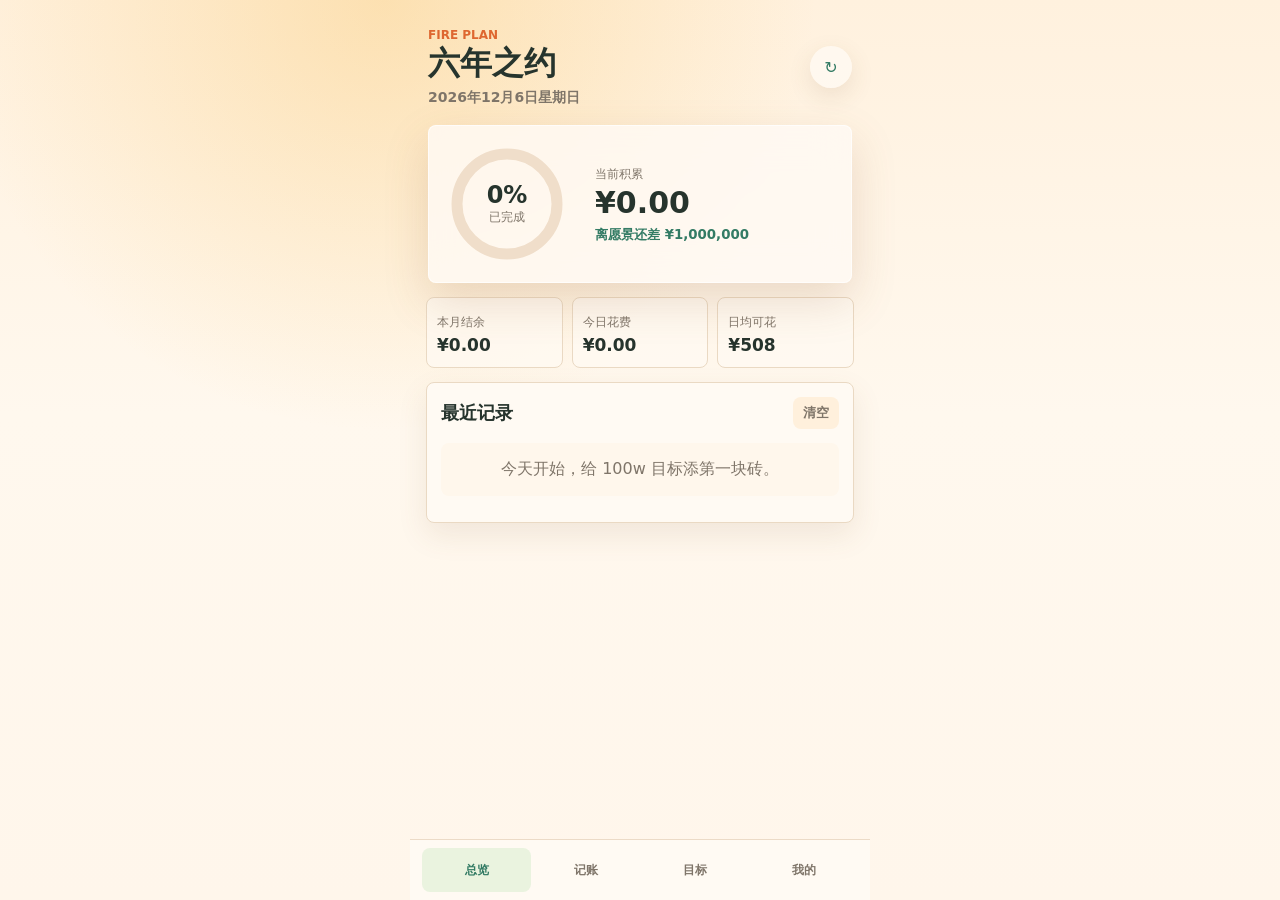
==== android_apk/app/src/main/assets/www/index.html @ 50fa68af "Add Android APK wrapper" ====
<!doctype html>
<html lang="zh-CN">
  <head>
    <meta charset="UTF-8" />
    <meta name="viewport" content="width=device-width, initial-scale=1.0" />
    <meta name="theme-color" content="#fff1de" />
    <meta name="apple-mobile-web-app-capable" content="yes" />
    <meta name="apple-mobile-web-app-title" content="六年之约" />
    <title>六年之约记账</title>
    <link rel="icon" href="data:image/svg+xml,%3Csvg xmlns='http://www.w3.org/2000/svg' viewBox='0 0 64 64'%3E%3Crect width='64' height='64' rx='14' fill='%23fff1de'/%3E%3Cpath d='M32 10c8 8 14 17 14 27a14 14 0 1 1-28 0c0-10 6-19 14-27Z' fill='%23f38b46'/%3E%3Cpath d='M32 22c5 5 8 10 8 16a8 8 0 1 1-16 0c0-6 3-11 8-16Z' fill='%23337b64'/%3E%3C/svg%3E" />
    <link rel="manifest" href="manifest.webmanifest" />
    <link rel="apple-touch-icon" href="icon.svg" />
    <link rel="stylesheet" href="styles.css?v=7" />
  </head>
  <body>
    <main class="app-shell">
      <section class="app-view active" data-view="home" aria-label="总览">
        <section class="hero" aria-label="FIRE 目标进度">
          <div class="hero-top">
            <div>
              <p class="eyebrow">FIRE PLAN</p>
              <h1>六年之约</h1>
              <p class="today-date" id="todayDate">今天</p>
            </div>
            <button class="icon-button" id="resetDemo" aria-label="重置示例数据" title="重置">
              ↻
            </button>
          </div>

          <div class="progress-card">
            <div class="progress-ring" aria-label="目标完成度">
              <svg viewBox="0 0 120 120" role="img">
                <circle class="ring-bg" cx="60" cy="60" r="50"></circle>
                <circle class="ring-fill" id="ringFill" cx="60" cy="60" r="50"></circle>
              </svg>
              <div class="ring-label">
                <strong id="progressPercent">0%</strong>
                <span>已完成</span>
              </div>
            </div>
            <div class="target-stats">
              <span>当前积累</span>
              <strong id="savedAmount">¥0</strong>
              <small id="targetHint">离愿景更近一点</small>
            </div>
          </div>
        </section>

        <section class="summary-grid" aria-label="本月概览">
          <article>
            <span>本月结余</span>
            <strong id="monthBalance">¥0</strong>
          </article>
          <article>
            <span>今日花费</span>
            <strong id="todayExpense">¥0</strong>
          </article>
          <article>
            <span>日均可花</span>
            <strong id="dailyBudget">¥0</strong>
          </article>
        </section>

        <section class="recent-section" aria-label="最近记录">
          <div class="section-title">
            <h2>最近记录</h2>
            <button id="clearEntries">清空</button>
          </div>
          <div class="empty-state" id="emptyState">今天开始，给 100w 目标添第一块砖。</div>
          <ul class="entry-list" id="entryList"></ul>
        </section>
      </section>

      <section class="app-view" data-view="entry" aria-label="记账">
        <header class="view-header">
          <p class="eyebrow">QUICK ENTRY</p>
          <h1>三秒记一笔</h1>
        </header>

        <section class="entry-panel" aria-label="快速记账">
          <div class="segmented" role="tablist" aria-label="类型">
            <button class="active" data-type="expense" role="tab" aria-selected="true">支出</button>
            <button data-type="income" role="tab" aria-selected="false">收入</button>
            <button data-type="saving" role="tab" aria-selected="false">存入</button>
          </div>

          <label class="amount-field">
            <span>金额</span>
            <input id="amountInput" inputmode="decimal" placeholder="0.00" autocomplete="off" />
          </label>

          <div class="quick-amounts" aria-label="常用金额">
            <button data-amount="12">¥12</button>
            <button data-amount="25">¥25</button>
            <button data-amount="38">¥38</button>
            <button data-amount="68">¥68</button>
          </div>

          <div class="category-grid" id="categoryGrid" aria-label="分类"></div>

          <label class="note-field">
            <span>备注</span>
            <input id="noteInput" placeholder="可选，比如 午饭 / 地铁 / 工资" autocomplete="off" />
          </label>

          <button class="primary-action" id="saveEntry">记一笔</button>
        </section>
      </section>

      <section class="app-view" data-view="goal" aria-label="目标">
        <header class="view-header">
          <p class="eyebrow">TARGET</p>
          <h1>六年之约</h1>
        </header>

        <section class="goal-panel">
          <div class="goal-row">
            <span>愿景锚点</span>
            <strong>¥1,000,000</strong>
          </div>
          <div class="goal-row">
            <span>剩余天数</span>
            <strong id="daysLeft">0 天</strong>
          </div>
          <div class="goal-row">
            <span>参考月节奏</span>
            <strong id="monthlyTarget">¥0</strong>
          </div>
          <div class="warm-meter" aria-label="目标进度条">
            <span id="goalMeter"></span>
          </div>
          <p id="goalSentence" class="goal-sentence">不是硬性任务，只是给未来一个温柔方向。</p>
        </section>

        <section class="analysis-panel" aria-label="消费分析">
          <div class="section-title">
            <h2>消费分析</h2>
            <button id="refreshAdvice">换一张</button>
          </div>
          <div class="analysis-grid">
            <article>
              <span>今日消费</span>
              <strong id="analysisToday">¥0</strong>
            </article>
            <article>
              <span>本月消费</span>
              <strong id="analysisMonth">¥0</strong>
            </article>
            <article>
              <span>今年消费</span>
              <strong id="analysisYear">¥0</strong>
            </article>
            <article>
              <span>本月日均</span>
              <strong id="analysisDailyAvg">¥0</strong>
            </article>
          </div>
          <div class="insight-strip">
            <span>主要花在</span>
            <strong id="topCategory">暂时没有</strong>
          </div>
          <div class="advice-card" aria-label="随机彩蛋建议">
            <span>今日小纸条</span>
            <p id="adviceText">先记几笔账，建议就会更懂你一点。</p>
          </div>
        </section>

        <section class="recent-section">
          <div class="section-title">
            <h2>存钱记录</h2>
          </div>
          <ul class="entry-list compact" id="savingList"></ul>
        </section>
      </section>

      <section class="app-view" data-view="profile" aria-label="我的">
        <header class="view-header">
          <p class="eyebrow">PROFILE</p>
          <h1>我的计划</h1>
        </header>

        <section class="profile-grid">
          <article>
            <span>计划名称</span>
            <strong>六年之约</strong>
          </article>
          <article>
            <span>开始日期</span>
            <strong>2026.04.26</strong>
          </article>
          <article>
            <span>数据位置</span>
            <strong>本机浏览器</strong>
          </article>
          <article>
            <span>备份状态</span>
            <strong id="syncStatus">本机离线可用</strong>
          </article>
        </section>

        <section class="recent-section">
          <div class="section-title">
            <h2>快捷操作</h2>
          </div>
          <label class="sync-field">
            <span>电脑同步地址</span>
            <input id="syncServerInput" placeholder="http://电脑IP:4174" autocomplete="off" />
          </label>
          <div class="action-list">
            <button id="backupNow">备份到电脑</button>
            <button id="restoreNow">从电脑恢复</button>
            <button id="profileAddSaving">快速存入 FIRE</button>
            <button id="profileResetDemo">恢复示例数据</button>
          </div>
        </section>
      </section>
    </main>

    <nav class="bottom-bar" aria-label="主要导航">
      <button class="active" data-view-target="home">总览</button>
      <button data-view-target="entry">记账</button>
      <button data-view-target="goal">目标</button>
      <button data-view-target="profile">我的</button>
    </nav>

    <script src="app.js?v=8"></script>
  </body>
</html>
---- android_apk/app/src/main/assets/www/styles.css ----
:root {
  color-scheme: light;
  --bg: #fff6eb;
  --surface: #fffaf3;
  --surface-strong: #fff1de;
  --ink: #26342d;
  --muted: #7f7569;
  --line: #ead9c3;
  --sun: #f38b46;
  --sun-deep: #de6730;
  --rose: #e86f75;
  --leaf: #337b64;
  --gold: #f7bd52;
  --shadow: 0 18px 45px rgba(142, 88, 45, 0.18);
  font-family:
    Inter, "SF Pro Display", "PingFang SC", "Microsoft YaHei", system-ui,
    sans-serif;
}

* {
  box-sizing: border-box;
}

html {
  background: var(--bg);
}

body {
  min-height: 100vh;
  margin: 0;
  color: var(--ink);
  background:
    radial-gradient(circle at 30% 0%, rgba(247, 189, 82, 0.32), transparent 34%),
    linear-gradient(180deg, #fff1de 0%, #fff8ee 46%, #fff6eb 100%);
}

button,
input {
  font: inherit;
}

button {
  border: 0;
  cursor: pointer;
  -webkit-tap-highlight-color: transparent;
}

.app-shell {
  width: min(100%, 460px);
  min-height: 100vh;
  margin: 0 auto;
  padding: 18px 16px 92px;
}

.app-view {
  display: none;
}

.app-view.active {
  display: block;
}

.view-header {
  padding: 10px 2px 18px;
}

.hero {
  padding: 10px 2px 0;
}

.hero-top,
.section-title {
  display: flex;
  align-items: center;
  justify-content: space-between;
  gap: 16px;
}

.eyebrow {
  margin: 0 0 4px;
  color: var(--sun-deep);
  font-size: 12px;
  font-weight: 800;
  letter-spacing: 0;
}

h1,
h2 {
  margin: 0;
  letter-spacing: 0;
}

h1 {
  font-size: 32px;
  line-height: 1.08;
}

.today-date {
  margin: 8px 0 0;
  color: var(--muted);
  font-size: 14px;
  font-weight: 700;
}

h2 {
  font-size: 18px;
}

.icon-button {
  display: grid;
  width: 42px;
  height: 42px;
  place-items: center;
  border-radius: 50%;
  color: var(--leaf);
  background: rgba(255, 250, 243, 0.82);
  box-shadow: 0 8px 24px rgba(116, 79, 43, 0.12);
}

.progress-card {
  display: grid;
  grid-template-columns: 132px 1fr;
  gap: 16px;
  align-items: center;
  margin-top: 18px;
  padding: 18px;
  border: 1px solid rgba(255, 255, 255, 0.7);
  border-radius: 8px;
  background: rgba(255, 250, 243, 0.84);
  box-shadow: var(--shadow);
  backdrop-filter: blur(18px);
}

.progress-ring {
  position: relative;
  width: 120px;
  height: 120px;
}

.progress-ring svg {
  width: 120px;
  height: 120px;
  transform: rotate(-90deg);
}

.progress-ring circle {
  fill: none;
  stroke-width: 11;
}

.ring-bg {
  stroke: #f0deca;
}

.ring-fill {
  stroke: var(--leaf);
  stroke-linecap: round;
  stroke-dasharray: 314;
  stroke-dashoffset: 314;
  transition: stroke-dashoffset 240ms ease;
}

.ring-label {
  position: absolute;
  inset: 0;
  display: grid;
  place-content: center;
  text-align: center;
}

.ring-label strong {
  font-size: 24px;
}

.ring-label span,
.target-stats span,
.summary-grid span,
.amount-field span,
.note-field span,
.sync-field span {
  color: var(--muted);
  font-size: 12px;
}

.target-stats strong {
  display: block;
  margin: 4px 0 6px;
  font-size: 30px;
  line-height: 1.05;
}

.target-stats small {
  color: var(--leaf);
  font-weight: 700;
}

.summary-grid {
  display: grid;
  grid-template-columns: repeat(3, 1fr);
  gap: 9px;
  margin: 14px 0;
}

.summary-grid article {
  min-width: 0;
  padding: 13px 10px;
  border: 1px solid var(--line);
  border-radius: 8px;
  background: rgba(255, 250, 243, 0.78);
}

.summary-grid strong {
  display: block;
  margin-top: 5px;
  font-size: 17px;
  line-height: 1.1;
  overflow-wrap: anywhere;
}

.entry-panel,
.recent-section,
.goal-panel,
.profile-grid,
.analysis-panel {
  padding: 14px;
  border: 1px solid var(--line);
  border-radius: 8px;
  background: var(--surface);
  box-shadow: 0 12px 30px rgba(127, 91, 55, 0.11);
}

.segmented {
  display: grid;
  grid-template-columns: repeat(3, 1fr);
  gap: 6px;
  padding: 4px;
  border-radius: 8px;
  background: var(--surface-strong);
}

.segmented button,
.quick-amounts button,
.category-grid button {
  min-height: 42px;
  border-radius: 8px;
  color: var(--ink);
  background: transparent;
  font-weight: 750;
}

.segmented button.active {
  color: #fff;
  background: var(--leaf);
  box-shadow: 0 8px 18px rgba(51, 123, 100, 0.22);
}

.amount-field,
.note-field,
.sync-field {
  display: grid;
  gap: 7px;
  margin-top: 14px;
}

.amount-field input,
.note-field input,
.sync-field input {
  width: 100%;
  min-height: 56px;
  padding: 0 14px;
  border: 1px solid var(--line);
  border-radius: 8px;
  outline: none;
  color: var(--ink);
  background: #fffdf9;
}

.amount-field input {
  font-size: 34px;
  font-weight: 850;
}

.amount-field input:focus,
.note-field input:focus,
.sync-field input:focus {
  border-color: var(--sun);
  box-shadow: 0 0 0 4px rgba(243, 139, 70, 0.16);
}

.quick-amounts {
  display: grid;
  grid-template-columns: repeat(4, 1fr);
  gap: 8px;
  margin-top: 10px;
}

.quick-amounts button {
  color: var(--sun-deep);
  background: #fff0dc;
}

.category-grid {
  display: grid;
  grid-template-columns: repeat(4, 1fr);
  gap: 8px;
  margin-top: 12px;
}

.category-grid button {
  display: grid;
  min-height: 68px;
  place-items: center;
  padding: 8px 4px;
  border: 1px solid transparent;
  background: #fff7ec;
}

.category-grid button.active {
  border-color: var(--sun);
  color: var(--sun-deep);
  background: #ffe7ca;
}

.category-grid i {
  display: block;
  font-style: normal;
  font-size: 22px;
}

.category-grid span {
  font-size: 12px;
  font-weight: 760;
}

.primary-action {
  width: 100%;
  min-height: 56px;
  margin-top: 14px;
  border-radius: 8px;
  color: #fff;
  background: linear-gradient(135deg, var(--sun), var(--rose));
  font-size: 17px;
  font-weight: 850;
  box-shadow: 0 12px 24px rgba(232, 111, 117, 0.28);
}

.recent-section {
  margin-top: 14px;
}

.analysis-panel {
  display: grid;
  gap: 12px;
  margin-top: 14px;
}

.analysis-grid {
  display: grid;
  grid-template-columns: repeat(2, 1fr);
  gap: 9px;
}

.analysis-grid article {
  min-width: 0;
  padding: 12px;
  border-radius: 8px;
  background: #fff7ec;
}

.analysis-grid span,
.advice-card span,
.insight-strip span {
  color: var(--muted);
  font-size: 12px;
}

.analysis-grid strong {
  display: block;
  margin-top: 6px;
  font-size: 19px;
  line-height: 1.1;
  overflow-wrap: anywhere;
}

.insight-strip {
  display: flex;
  align-items: center;
  justify-content: space-between;
  gap: 12px;
  min-height: 48px;
  padding: 10px 12px;
  border-radius: 8px;
  background: #eaf3df;
}

.insight-strip strong {
  color: var(--leaf);
  text-align: right;
}

.advice-card {
  padding: 14px;
  border-radius: 8px;
  background:
    linear-gradient(135deg, rgba(247, 189, 82, 0.28), rgba(232, 111, 117, 0.14)),
    #fff8ef;
}

.advice-card p {
  margin: 7px 0 0;
  color: var(--ink);
  font-size: 15px;
  font-weight: 720;
  line-height: 1.55;
}

.goal-panel {
  display: grid;
  gap: 12px;
}

.goal-row,
.profile-grid article {
  display: flex;
  align-items: center;
  justify-content: space-between;
  gap: 12px;
  min-height: 48px;
  padding: 10px 0;
  border-bottom: 1px solid var(--line);
}

.goal-row:last-of-type,
.profile-grid article:last-child {
  border-bottom: 0;
}

.goal-row span,
.profile-grid span {
  color: var(--muted);
  font-size: 13px;
}

.goal-row strong,
.profile-grid strong {
  text-align: right;
  font-size: 17px;
}

.warm-meter {
  width: 100%;
  height: 13px;
  overflow: hidden;
  border-radius: 999px;
  background: #f0deca;
}

.warm-meter span {
  display: block;
  width: 0%;
  height: 100%;
  border-radius: inherit;
  background: linear-gradient(90deg, var(--leaf), var(--gold), var(--sun));
  transition: width 240ms ease;
}

.goal-sentence {
  margin: 0;
  color: var(--leaf);
  font-size: 14px;
  font-weight: 750;
  line-height: 1.5;
}

.profile-grid {
  display: grid;
  gap: 0;
}

.action-list {
  display: grid;
  gap: 10px;
  margin-top: 12px;
}

.action-list button {
  width: 100%;
  min-height: 48px;
  border-radius: 8px;
  color: var(--ink);
  background: #fff0dc;
  font-weight: 800;
}

.action-list button:first-child {
  color: #fff;
  background: var(--leaf);
}

.action-list button:nth-child(2) {
  color: var(--leaf);
  background: #eaf3df;
}

.section-title button {
  padding: 7px 10px;
  border-radius: 8px;
  color: var(--muted);
  background: #fff0dc;
  font-size: 13px;
  font-weight: 750;
}

.empty-state {
  margin-top: 14px;
  padding: 16px;
  border-radius: 8px;
  color: var(--muted);
  background: #fff7ec;
  text-align: center;
}

.entry-list {
  display: grid;
  gap: 8px;
  margin: 12px 0 0;
  padding: 0;
  list-style: none;
}

.entry-list li {
  display: grid;
  grid-template-columns: 42px 1fr auto;
  gap: 10px;
  align-items: center;
  padding: 10px;
  border-radius: 8px;
  background: #fff8ef;
}

.entry-list.compact li {
  grid-template-columns: 42px 1fr auto;
}

.plain-row {
  display: block !important;
  padding: 16px !important;
  color: var(--muted);
  text-align: center;
}

.entry-icon {
  display: grid;
  width: 42px;
  height: 42px;
  place-items: center;
  border-radius: 8px;
  background: #ffe7ca;
  font-size: 21px;
}

.entry-meta {
  min-width: 0;
}

.entry-meta strong,
.entry-meta span {
  display: block;
  overflow: hidden;
  text-overflow: ellipsis;
  white-space: nowrap;
}

.entry-meta span {
  color: var(--muted);
  font-size: 12px;
}

.entry-amount {
  font-weight: 850;
}

.entry-amount.income,
.entry-amount.saving {
  color: var(--leaf);
}

.entry-amount.expense {
  color: var(--rose);
}

.bottom-bar {
  position: fixed;
  right: 0;
  bottom: 0;
  left: 0;
  display: grid;
  grid-template-columns: repeat(4, 1fr);
  width: min(100%, 460px);
  margin: 0 auto;
  padding: 8px 12px max(8px, env(safe-area-inset-bottom));
  border-top: 1px solid rgba(234, 217, 195, 0.9);
  background: rgba(255, 250, 243, 0.92);
  backdrop-filter: blur(18px);
}

.bottom-bar button {
  min-height: 44px;
  border-radius: 8px;
  color: var(--muted);
  background: transparent;
  font-size: 12px;
  font-weight: 800;
}

.bottom-bar button.active {
  color: var(--leaf);
  background: #eaf3df;
}

@media (max-width: 360px) {
  .app-shell {
    padding-inline: 12px;
  }

  .progress-card {
    grid-template-columns: 112px 1fr;
    padding: 14px;
  }

  .progress-ring,
  .progress-ring svg {
    width: 104px;
    height: 104px;
  }

  .category-grid {
    grid-template-columns: repeat(3, 1fr);
  }
}
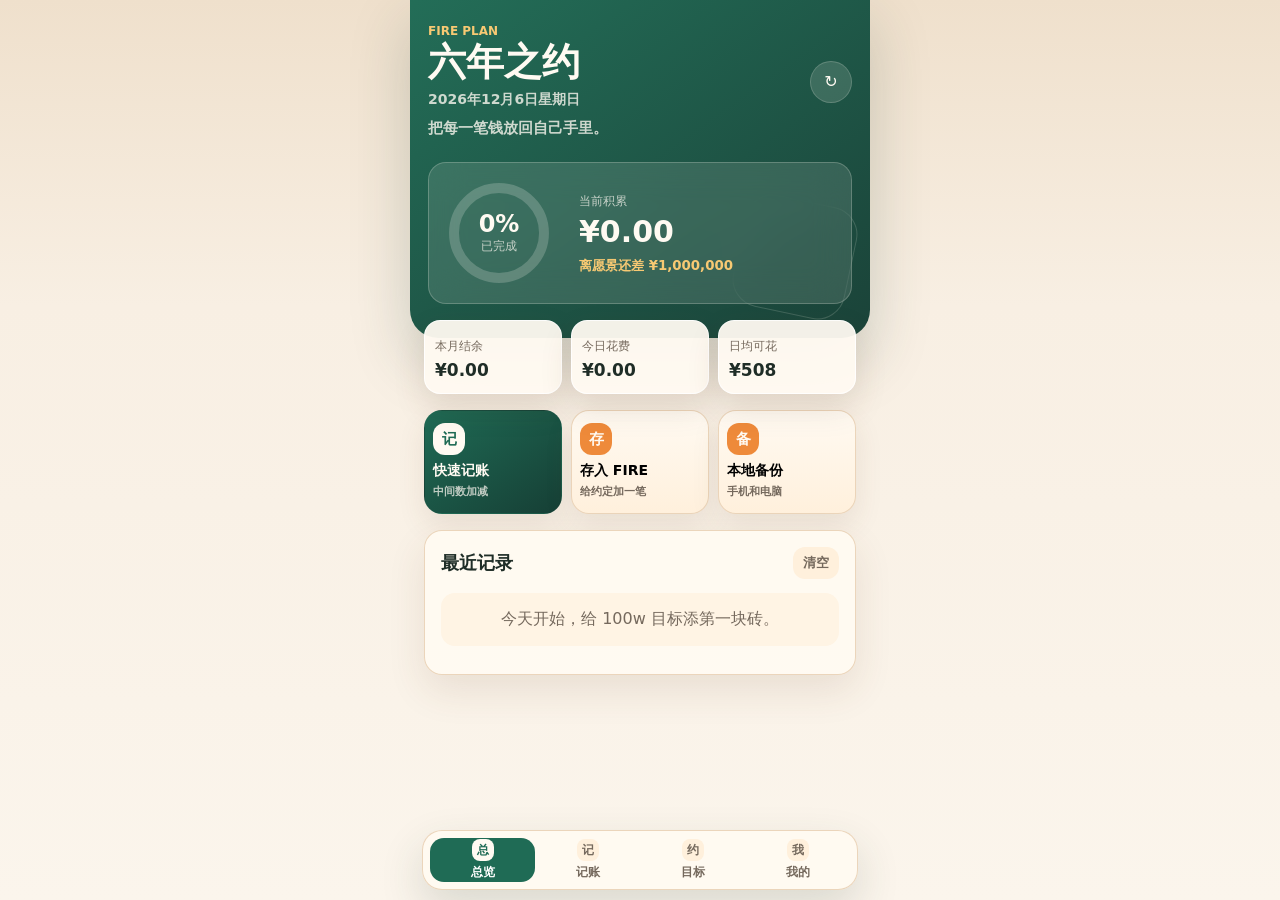
==== commit d2328e0c: "Improve mobile ledger UI with pro design skill" ====
--- a/android_apk/app/src/main/assets/www/index.html
+++ b/android_apk/app/src/main/assets/www/index.html
@@ -10,7 +10,7 @@
     <link rel="icon" href="data:image/svg+xml,%3Csvg xmlns='http://www.w3.org/2000/svg' viewBox='0 0 64 64'%3E%3Crect width='64' height='64' rx='14' fill='%23fff1de'/%3E%3Cpath d='M32 10c8 8 14 17 14 27a14 14 0 1 1-28 0c0-10 6-19 14-27Z' fill='%23f38b46'/%3E%3Cpath d='M32 22c5 5 8 10 8 16a8 8 0 1 1-16 0c0-6 3-11 8-16Z' fill='%23337b64'/%3E%3C/svg%3E" />
     <link rel="manifest" href="manifest.webmanifest" />
     <link rel="apple-touch-icon" href="icon.svg" />
-    <link rel="stylesheet" href="styles.css?v=7" />
+    <link rel="stylesheet" href="styles.css?v=14" />
   </head>
   <body>
     <main class="app-shell">
@@ -21,6 +21,7 @@
               <p class="eyebrow">FIRE PLAN</p>
               <h1>六年之约</h1>
               <p class="today-date" id="todayDate">今天</p>
+              <p class="hero-note">把每一笔钱放回自己手里。</p>
             </div>
             <button class="icon-button" id="resetDemo" aria-label="重置示例数据" title="重置">
               ↻
@@ -61,6 +62,24 @@
           </article>
         </section>
 
+        <section class="quick-dock" aria-label="快捷操作">
+          <button data-quick-view="entry">
+            <span>记</span>
+            <strong>快速记账</strong>
+            <small>中间数加减</small>
+          </button>
+          <button data-quick-saving>
+            <span>存</span>
+            <strong>存入 FIRE</strong>
+            <small>给约定加一笔</small>
+          </button>
+          <button data-quick-view="profile">
+            <span>备</span>
+            <strong>本地备份</strong>
+            <small>手机和电脑</small>
+          </button>
+        </section>
+
         <section class="recent-section" aria-label="最近记录">
           <div class="section-title">
             <h2>最近记录</h2>
@@ -75,6 +94,7 @@
         <header class="view-header">
           <p class="eyebrow">QUICK ENTRY</p>
           <h1>三秒记一笔</h1>
+          <p class="view-subtitle">先选大概金额，再用加减微调。</p>
         </header>
 
         <section class="entry-panel" aria-label="快速记账">
@@ -89,14 +109,45 @@
             <input id="amountInput" inputmode="decimal" placeholder="0.00" autocomplete="off" />
           </label>
 
-          <div class="quick-amounts" aria-label="常用金额">
-            <button data-amount="12">¥12</button>
-            <button data-amount="25">¥25</button>
-            <button data-amount="38">¥38</button>
-            <button data-amount="68">¥68</button>
-          </div>
-
-          <div class="category-grid" id="categoryGrid" aria-label="分类"></div>
+          <div class="amount-picker" aria-label="金额选择">
+            <div class="amount-preview-card">
+              <span>本次金额</span>
+              <strong id="amountPreview">¥0</strong>
+            </div>
+            <div class="amount-base">
+              <span>中间数</span>
+              <div class="quick-amounts" aria-label="常用金额">
+                <button data-amount="10">¥10</button>
+                <button data-amount="20">¥20</button>
+                <button data-amount="30">¥30</button>
+                <button data-amount="50">¥50</button>
+                <button data-amount="100">¥100</button>
+                <button data-amount="200">¥200</button>
+              </div>
+            </div>
+            <div class="amount-stepper" aria-label="金额微调">
+              <button data-delta="-10">-10</button>
+              <button data-delta="-1">-1</button>
+              <span>微调</span>
+              <button data-delta="1">+1</button>
+              <button data-delta="10">+10</button>
+            </div>
+          </div>
+
+          <div class="category-block">
+            <span class="field-caption">一级分类</span>
+            <div class="category-grid" id="categoryGrid" aria-label="一级分类"></div>
+          </div>
+          <div class="category-block">
+            <span class="field-caption">二级分类</span>
+            <div class="subcategory-grid" id="subcategoryGrid" aria-label="二级分类"></div>
+          </div>
+          <div class="custom-category-wrap" id="customCategoryWrap" hidden>
+            <label class="note-field">
+              <span>自定义分类</span>
+              <input id="customCategoryInput" placeholder="比如 夜宵 / 宠物 / 数码配件" autocomplete="off" />
+            </label>
+          </div>
 
           <label class="note-field">
             <span>备注</span>
@@ -158,6 +209,26 @@
           <div class="insight-strip">
             <span>主要花在</span>
             <strong id="topCategory">暂时没有</strong>
+          </div>
+          <div class="analysis-list" aria-label="月度重点">
+            <article>
+              <span>本月最大一笔</span>
+              <strong id="largestExpense">暂无</strong>
+            </article>
+            <article>
+              <span>最高频消费</span>
+              <strong id="frequentCategory">暂无</strong>
+            </article>
+            <article>
+              <span>消费次数</span>
+              <strong id="expenseCount">0 次</strong>
+            </article>
+          </div>
+          <div class="chart-panel" aria-label="分类花费排行">
+            <div class="section-title compact-title">
+              <h2>分类排行</h2>
+            </div>
+            <div class="bar-list" id="categoryBars"></div>
           </div>
           <div class="advice-card" aria-label="随机彩蛋建议">
             <span>今日小纸条</span>
@@ -217,12 +288,12 @@
     </main>
 
     <nav class="bottom-bar" aria-label="主要导航">
-      <button class="active" data-view-target="home">总览</button>
-      <button data-view-target="entry">记账</button>
-      <button data-view-target="goal">目标</button>
-      <button data-view-target="profile">我的</button>
+      <button class="active" data-view-target="home"><span>总</span>总览</button>
+      <button data-view-target="entry"><span>记</span>记账</button>
+      <button data-view-target="goal"><span>约</span>目标</button>
+      <button data-view-target="profile"><span>我</span>我的</button>
     </nav>
 
-    <script src="app.js?v=8"></script>
+    <script src="app.js?v=14"></script>
   </body>
 </html>
--- a/android_apk/app/src/main/assets/www/styles.css
+++ b/android_apk/app/src/main/assets/www/styles.css
@@ -1,110 +1,94 @@
 :root {
   color-scheme: light;
-  --bg: #fff6eb;
-  --surface: #fffaf3;
-  --surface-strong: #fff1de;
-  --ink: #26342d;
-  --muted: #7f7569;
-  --line: #ead9c3;
-  --sun: #f38b46;
-  --sun-deep: #de6730;
-  --rose: #e86f75;
-  --leaf: #337b64;
-  --gold: #f7bd52;
-  --shadow: 0 18px 45px rgba(142, 88, 45, 0.18);
-  font-family:
-    Inter, "SF Pro Display", "PingFang SC", "Microsoft YaHei", system-ui,
-    sans-serif;
-}
-
-* {
-  box-sizing: border-box;
-}
-
-html {
-  background: var(--bg);
-}
-
+  --bg: #f7efe3;
+  --surface: #fffaf2;
+  --surface-strong: #fce7c8;
+  --surface-soft: #fff4e4;
+  --ink: #1f2d27;
+  --muted: #75695d;
+  --line: #ead3b8;
+  --sun: #ee8a3a;
+  --sun-deep: #c75d2b;
+  --rose: #d96770;
+  --leaf: #1f6b55;
+  --leaf-dark: #163f35;
+  --gold: #f1b84e;
+  --shadow: 0 18px 45px rgba(98, 64, 36, 0.16);
+  --shadow-strong: 0 24px 60px rgba(42, 67, 54, 0.22);
+  font-family: Inter, "SF Pro Display", "PingFang SC", "Microsoft YaHei", system-ui, sans-serif;
+}
+
+* { box-sizing: border-box; }
+html { background: var(--bg); scroll-behavior: smooth; }
 body {
   min-height: 100vh;
   margin: 0;
   color: var(--ink);
-  background:
-    radial-gradient(circle at 30% 0%, rgba(247, 189, 82, 0.32), transparent 34%),
-    linear-gradient(180deg, #fff1de 0%, #fff8ee 46%, #fff6eb 100%);
-}
-
-button,
-input {
-  font: inherit;
-}
-
+  background: linear-gradient(180deg, #efe0cc 0%, #f8efe3 34%, #fbf5ec 100%);
+  overflow-x: hidden;
+}
+button, input { font: inherit; }
 button {
   border: 0;
   cursor: pointer;
   -webkit-tap-highlight-color: transparent;
+  transition: background-color 180ms ease, border-color 180ms ease, color 180ms ease, box-shadow 180ms ease;
 }
 
 .app-shell {
   width: min(100%, 460px);
   min-height: 100vh;
   margin: 0 auto;
-  padding: 18px 16px 92px;
-}
-
-.app-view {
-  display: none;
-}
-
-.app-view.active {
-  display: block;
-}
-
-.view-header {
-  padding: 10px 2px 18px;
-}
+  padding: 0 14px 96px;
+}
+.app-view { display: none; }
+.app-view.active { display: block; }
 
 .hero {
-  padding: 10px 2px 0;
-}
-
-.hero-top,
-.section-title {
+  position: relative;
+  margin: 0 -14px;
+  padding: 24px 18px 34px;
+  overflow: hidden;
+  color: #fffaf2;
+  background: linear-gradient(145deg, rgba(31, 107, 85, 0.98), rgba(22, 63, 53, 0.98));
+  border-radius: 0 0 28px 28px;
+  box-shadow: var(--shadow-strong);
+}
+.hero::after {
+  content: "";
+  position: absolute;
+  right: 18px;
+  bottom: 24px;
+  width: 112px;
+  height: 112px;
+  border: 1px solid rgba(255, 250, 242, 0.16);
+  border-radius: 28px;
+  transform: rotate(12deg);
+  pointer-events: none;
+}
+.hero-top, .section-title {
   display: flex;
   align-items: center;
   justify-content: space-between;
   gap: 16px;
 }
-
 .eyebrow {
   margin: 0 0 4px;
   color: var(--sun-deep);
   font-size: 12px;
-  font-weight: 800;
+  font-weight: 900;
   letter-spacing: 0;
 }
-
-h1,
-h2 {
-  margin: 0;
-  letter-spacing: 0;
-}
-
-h1 {
-  font-size: 32px;
-  line-height: 1.08;
-}
-
-.today-date {
-  margin: 8px 0 0;
-  color: var(--muted);
-  font-size: 14px;
-  font-weight: 700;
-}
-
-h2 {
-  font-size: 18px;
-}
+.hero .eyebrow { color: #f7c973; }
+h1, h2 { margin: 0; letter-spacing: 0; }
+h1 { font-size: 32px; line-height: 1.08; }
+h2 { font-size: 18px; }
+.hero h1 { color: #fffaf2; font-size: 38px; }
+.today-date { margin: 8px 0 0; color: var(--muted); font-size: 14px; font-weight: 700; }
+.hero .today-date, .hero-note { color: rgba(255, 250, 242, 0.78); }
+.hero-note { margin: 8px 0 0; font-size: 15px; font-weight: 700; line-height: 1.5; }
+.view-header { padding: 24px 4px 18px; }
+.view-subtitle { margin: 8px 0 0; color: var(--muted); font-size: 14px; line-height: 1.5; }
 
 .icon-button {
   display: grid;
@@ -116,525 +100,288 @@
   background: rgba(255, 250, 243, 0.82);
   box-shadow: 0 8px 24px rgba(116, 79, 43, 0.12);
 }
+.hero .icon-button {
+  color: #fffaf2;
+  background: rgba(255, 250, 242, 0.14);
+  border: 1px solid rgba(255, 250, 242, 0.18);
+  box-shadow: none;
+}
 
 .progress-card {
-  display: grid;
-  grid-template-columns: 132px 1fr;
+  position: relative;
+  z-index: 1;
+  display: grid;
+  grid-template-columns: 118px 1fr;
   gap: 16px;
   align-items: center;
-  margin-top: 18px;
-  padding: 18px;
-  border: 1px solid rgba(255, 255, 255, 0.7);
-  border-radius: 8px;
-  background: rgba(255, 250, 243, 0.84);
-  box-shadow: var(--shadow);
+  margin-top: 22px;
+  padding: 16px;
+  border: 1px solid rgba(255, 250, 242, 0.22);
+  border-radius: 18px;
+  background: rgba(255, 250, 242, 0.12);
   backdrop-filter: blur(18px);
 }
-
-.progress-ring {
-  position: relative;
-  width: 120px;
-  height: 120px;
-}
-
-.progress-ring svg {
-  width: 120px;
-  height: 120px;
-  transform: rotate(-90deg);
-}
-
-.progress-ring circle {
-  fill: none;
-  stroke-width: 11;
-}
-
-.ring-bg {
-  stroke: #f0deca;
-}
-
-.ring-fill {
-  stroke: var(--leaf);
-  stroke-linecap: round;
-  stroke-dasharray: 314;
-  stroke-dashoffset: 314;
-  transition: stroke-dashoffset 240ms ease;
-}
-
-.ring-label {
-  position: absolute;
-  inset: 0;
-  display: grid;
-  place-content: center;
-  text-align: center;
-}
-
-.ring-label strong {
-  font-size: 24px;
-}
-
-.ring-label span,
-.target-stats span,
-.summary-grid span,
-.amount-field span,
-.note-field span,
-.sync-field span {
-  color: var(--muted);
-  font-size: 12px;
-}
-
-.target-stats strong {
-  display: block;
-  margin: 4px 0 6px;
-  font-size: 30px;
-  line-height: 1.05;
-}
-
-.target-stats small {
-  color: var(--leaf);
-  font-weight: 700;
-}
+.progress-ring { position: relative; width: 108px; height: 108px; }
+.progress-ring svg { width: 108px; height: 108px; transform: rotate(-90deg); }
+.progress-ring circle { fill: none; stroke-width: 11; }
+.ring-bg { stroke: rgba(255, 250, 242, 0.2); }
+.ring-fill { stroke: var(--gold); stroke-linecap: round; stroke-dasharray: 314; stroke-dashoffset: 314; transition: stroke-dashoffset 240ms ease; }
+.ring-label { position: absolute; inset: 0; display: grid; place-content: center; text-align: center; }
+.ring-label strong { color: #fffaf2; font-size: 24px; }
+.ring-label span, .target-stats span { color: rgba(255, 250, 242, 0.72); font-size: 12px; }
+.target-stats strong { display: block; margin: 6px 0 8px; color: #fffaf2; font-size: 30px; line-height: 1.05; }
+.target-stats small { color: #f7c973; font-weight: 900; }
 
 .summary-grid {
-  display: grid;
-  grid-template-columns: repeat(3, 1fr);
+  position: relative;
+  z-index: 2;
+  display: grid;
+  grid-template-columns: repeat(3, minmax(0, 1fr));
   gap: 9px;
-  margin: 14px 0;
-}
-
+  margin: -18px 0 16px;
+}
 .summary-grid article {
   min-width: 0;
-  padding: 13px 10px;
-  border: 1px solid var(--line);
-  border-radius: 8px;
-  background: rgba(255, 250, 243, 0.78);
-}
-
-.summary-grid strong {
-  display: block;
-  margin-top: 5px;
-  font-size: 17px;
+  padding: 14px 10px;
+  border: 1px solid rgba(255, 255, 255, 0.8);
+  border-radius: 16px;
+  background: rgba(255, 250, 242, 0.95);
+  box-shadow: 0 14px 32px rgba(98, 64, 36, 0.13);
+}
+.summary-grid span, .amount-field span, .note-field span, .sync-field span, .field-caption, .amount-base span { color: var(--muted); font-size: 12px; }
+.summary-grid strong { display: block; margin-top: 6px; font-size: 17px; line-height: 1.1; overflow-wrap: anywhere; }
+
+.quick-dock {
+  display: grid;
+  grid-template-columns: repeat(3, minmax(0, 1fr));
+  gap: 9px;
+  margin: 0 0 16px;
+}
+.quick-dock button {
+  display: grid;
+  gap: 5px;
+  min-width: 0;
+  min-height: 104px;
+  padding: 12px 8px;
+  border: 1px solid rgba(234, 211, 184, 0.95);
+  border-radius: 18px;
+  text-align: left;
+  background: linear-gradient(180deg, #fffaf2, #fff0dc);
+  box-shadow: 0 12px 28px rgba(98, 64, 36, 0.1);
+}
+.quick-dock button:first-child {
+  color: #fffaf2;
+  border-color: transparent;
+  background: linear-gradient(145deg, var(--leaf), var(--leaf-dark));
+}
+.quick-dock span {
+  display: grid;
+  width: 32px;
+  height: 32px;
+  place-items: center;
+  border-radius: 12px;
+  color: #fffaf2;
+  background: var(--sun);
+  font-size: 15px;
+  font-weight: 950;
+}
+.quick-dock button:first-child span {
+  color: var(--leaf);
+  background: #fffaf2;
+}
+.quick-dock strong {
+  font-size: 14px;
   line-height: 1.1;
-  overflow-wrap: anywhere;
-}
-
-.entry-panel,
-.recent-section,
-.goal-panel,
-.profile-grid,
-.analysis-panel {
-  padding: 14px;
-  border: 1px solid var(--line);
-  border-radius: 8px;
-  background: var(--surface);
-  box-shadow: 0 12px 30px rgba(127, 91, 55, 0.11);
-}
-
+}
+.quick-dock small {
+  color: var(--muted);
+  font-size: 11px;
+  font-weight: 750;
+  line-height: 1.25;
+}
+.quick-dock button:first-child small {
+  color: rgba(255, 250, 242, 0.72);
+}
+
+.entry-panel, .recent-section, .goal-panel, .profile-grid, .analysis-panel {
+  position: relative;
+  padding: 16px;
+  border: 1px solid rgba(234, 211, 184, 0.95);
+  border-radius: 18px;
+  background: rgba(255, 250, 242, 0.96);
+  box-shadow: 0 16px 38px rgba(98, 64, 36, 0.11);
+}
+.entry-panel {
+  overflow: hidden;
+  border-color: rgba(238, 138, 58, 0.22);
+}
+.entry-panel::before {
+  content: "";
+  position: absolute;
+  inset: 0 0 auto;
+  height: 88px;
+  background: linear-gradient(90deg, rgba(31, 107, 85, 0.1), rgba(238, 138, 58, 0.14));
+  pointer-events: none;
+}
+.entry-panel > * {
+  position: relative;
+  z-index: 1;
+}
+.recent-section { margin-top: 14px; }
 .segmented {
   display: grid;
   grid-template-columns: repeat(3, 1fr);
   gap: 6px;
-  padding: 4px;
-  border-radius: 8px;
-  background: var(--surface-strong);
-}
-
-.segmented button,
-.quick-amounts button,
-.category-grid button {
-  min-height: 42px;
-  border-radius: 8px;
+  padding: 5px;
+  border-radius: 14px;
+  background: #f4e4cd;
+}
+.segmented button, .quick-amounts button, .category-grid button, .subcategory-grid button, .amount-stepper button {
+  min-height: 44px;
+  border-radius: 12px;
   color: var(--ink);
   background: transparent;
-  font-weight: 750;
-}
-
-.segmented button.active {
-  color: #fff;
-  background: var(--leaf);
-  box-shadow: 0 8px 18px rgba(51, 123, 100, 0.22);
-}
-
-.amount-field,
-.note-field,
-.sync-field {
-  display: grid;
-  gap: 7px;
-  margin-top: 14px;
-}
-
-.amount-field input,
-.note-field input,
-.sync-field input {
-  width: 100%;
-  min-height: 56px;
-  padding: 0 14px;
-  border: 1px solid var(--line);
-  border-radius: 8px;
-  outline: none;
-  color: var(--ink);
-  background: #fffdf9;
-}
-
-.amount-field input {
-  font-size: 34px;
   font-weight: 850;
 }
-
-.amount-field input:focus,
-.note-field input:focus,
-.sync-field input:focus {
-  border-color: var(--sun);
-  box-shadow: 0 0 0 4px rgba(243, 139, 70, 0.16);
-}
-
-.quick-amounts {
+.segmented button.active { color: #fff; background: var(--leaf); box-shadow: 0 10px 24px rgba(31, 107, 85, 0.24); }
+.amount-field { display: none; }
+.note-field, .sync-field { display: grid; gap: 7px; margin-top: 14px; }
+.note-field input, .sync-field input {
+  width: 100%; min-height: 56px; padding: 0 14px; border: 1px solid var(--line); border-radius: 14px; outline: none; color: var(--ink); background: #fffdf9;
+}
+.note-field input:focus, .sync-field input:focus { border-color: var(--sun); box-shadow: 0 0 0 4px rgba(238, 138, 58, 0.16); }
+
+.amount-picker { display: grid; gap: 14px; margin-top: 16px; }
+.amount-preview-card {
+  display: grid;
+  gap: 8px;
+  padding: 18px;
+  border-radius: 20px;
+  color: #fffaf2;
+  background: linear-gradient(135deg, rgba(238, 138, 58, 0.94), rgba(217, 103, 112, 0.92));
+  box-shadow: 0 18px 40px rgba(201, 96, 60, 0.28);
+}
+.amount-preview-card span { color: rgba(255, 250, 242, 0.82); font-size: 13px; font-weight: 900; }
+.amount-preview-card strong { color: #fffaf2; font-size: 42px; line-height: 1; overflow-wrap: anywhere; }
+.quick-amounts { display: grid; grid-template-columns: repeat(3, 1fr); gap: 8px; margin-top: 8px; }
+.quick-amounts button { color: var(--sun-deep); background: #fff0dc; border: 1px solid rgba(238, 138, 58, 0.16); }
+.amount-stepper { display: grid; grid-template-columns: 1fr 1fr 54px 1fr 1fr; gap: 7px; align-items: center; }
+.amount-stepper button { color: var(--leaf); background: #e7f0e1; }
+.amount-stepper span { display: grid; min-height: 46px; place-items: center; color: var(--muted); border: 1px solid var(--line); border-radius: 12px; background: #fffdf9; font-size: 12px; font-weight: 900; }
+
+.category-block { display: grid; gap: 8px; margin-top: 16px; }
+.category-grid { display: grid; grid-template-columns: repeat(4, 1fr); gap: 8px; }
+.subcategory-grid { display: flex; gap: 8px; overflow-x: auto; padding-bottom: 2px; scrollbar-width: none; }
+.subcategory-grid::-webkit-scrollbar { display: none; }
+.category-grid button { display: grid; min-height: 76px; place-items: center; padding: 8px 4px; border: 1px solid transparent; background: #fff4e4; }
+.subcategory-grid button { flex: 0 0 auto; min-width: 82px; padding: 0 14px; border: 1px solid transparent; background: #fff4e4; }
+.category-grid button.active, .subcategory-grid button.active { border-color: rgba(31, 107, 85, 0.24); color: var(--leaf); background: #e7f0e1; box-shadow: inset 0 0 0 1px rgba(31, 107, 85, 0.08); }
+.category-grid i { display: grid; width: 34px; height: 34px; place-items: center; border-radius: 12px; color: #fff; background: var(--leaf); font-style: normal; font-size: 15px; font-weight: 900; }
+.category-grid span { font-size: 12px; font-weight: 800; }
+.primary-action { width: 100%; min-height: 58px; margin-top: 16px; border-radius: 16px; color: #fff; background: linear-gradient(135deg, var(--leaf), var(--leaf-dark)); font-size: 17px; font-weight: 900; box-shadow: 0 16px 30px rgba(31, 107, 85, 0.25); }
+
+.analysis-panel { display: grid; gap: 12px; margin-top: 14px; background: #fffaf2; }
+.analysis-grid { display: grid; grid-template-columns: repeat(2, 1fr); gap: 9px; }
+.analysis-grid article, .analysis-list article, .chart-panel { background: #fff4e4; border: 1px solid rgba(234, 211, 184, 0.7); }
+.analysis-grid article { min-width: 0; padding: 12px; border-radius: 14px; }
+.analysis-grid span, .advice-card span, .insight-strip span, .analysis-list span { color: var(--muted); font-size: 12px; }
+.analysis-grid strong { display: block; margin-top: 6px; font-size: 19px; line-height: 1.1; overflow-wrap: anywhere; }
+.insight-strip { display: flex; align-items: center; justify-content: space-between; gap: 12px; min-height: 48px; padding: 10px 12px; border-radius: 14px; background: #e7f0e1; }
+.insight-strip strong { color: var(--leaf); text-align: right; }
+.analysis-list { display: grid; gap: 8px; }
+.analysis-list article { display: flex; align-items: center; justify-content: space-between; gap: 12px; min-height: 46px; padding: 10px 12px; border-radius: 14px; }
+.analysis-list strong { text-align: right; font-size: 15px; overflow-wrap: anywhere; }
+.chart-panel { display: grid; gap: 10px; padding: 12px; border-radius: 14px; }
+.compact-title h2 { font-size: 15px; }
+.bar-list { display: grid; gap: 10px; }
+.bar-row { display: grid; gap: 6px; }
+.bar-meta { display: flex; align-items: center; justify-content: space-between; gap: 10px; font-size: 13px; }
+.bar-meta span { color: var(--ink); font-weight: 850; }
+.bar-meta strong { color: var(--muted); font-size: 13px; }
+.bar-track { height: 10px; overflow: hidden; border-radius: 999px; background: #efd8ba; }
+.bar-track i { display: block; height: 100%; border-radius: inherit; background: linear-gradient(90deg, var(--leaf), var(--sun)); }
+.empty-chart { padding: 12px; color: var(--muted); text-align: center; font-size: 13px; }
+.advice-card { padding: 14px; border-radius: 16px; background: linear-gradient(135deg, rgba(247, 189, 82, 0.28), rgba(232, 111, 117, 0.14)), #fff8ef; }
+.advice-card p { margin: 7px 0 0; color: var(--ink); font-size: 15px; font-weight: 720; line-height: 1.55; }
+
+.goal-panel { display: grid; gap: 12px; }
+.goal-row, .profile-grid article { display: flex; align-items: center; justify-content: space-between; gap: 12px; min-height: 48px; padding: 10px 0; border-bottom: 1px solid var(--line); }
+.goal-row:last-of-type, .profile-grid article:last-child { border-bottom: 0; }
+.goal-row span, .profile-grid span { color: var(--muted); font-size: 13px; }
+.goal-row strong, .profile-grid strong { text-align: right; font-size: 17px; }
+.warm-meter { width: 100%; height: 13px; overflow: hidden; border-radius: 999px; background: #efd8ba; }
+.warm-meter span { display: block; width: 0%; height: 100%; border-radius: inherit; background: linear-gradient(90deg, var(--leaf), var(--gold), var(--sun)); transition: width 240ms ease; }
+.goal-sentence { margin: 0; color: var(--leaf); font-size: 14px; font-weight: 800; line-height: 1.5; }
+.profile-grid { display: grid; gap: 0; }
+.action-list { display: grid; gap: 10px; margin-top: 12px; }
+.action-list button { width: 100%; min-height: 48px; border-radius: 14px; color: var(--ink); background: #fff0dc; font-weight: 850; }
+.action-list button:first-child { color: #fff; background: var(--leaf); }
+.action-list button:nth-child(2) { color: var(--leaf); background: #e7f0e1; }
+.section-title button { padding: 7px 10px; border-radius: 12px; color: var(--muted); background: #fff0dc; font-size: 13px; font-weight: 800; }
+.empty-state { margin-top: 14px; padding: 16px; border-radius: 14px; color: var(--muted); background: #fff4e4; text-align: center; }
+.entry-list { display: grid; gap: 8px; margin: 12px 0 0; padding: 0; list-style: none; }
+.entry-list li { display: grid; grid-template-columns: 42px 1fr auto; gap: 10px; align-items: center; padding: 10px; border-radius: 14px; background: #fff4e4; }
+.entry-list.compact li { grid-template-columns: 42px 1fr auto; }
+.plain-row { display: block !important; padding: 16px !important; color: var(--muted); text-align: center; }
+.entry-icon { display: grid; width: 42px; height: 42px; place-items: center; border-radius: 12px; color: #fff; background: var(--leaf); font-size: 15px; font-weight: 900; }
+.entry-meta { min-width: 0; }
+.entry-meta strong, .entry-meta span { display: block; overflow: hidden; text-overflow: ellipsis; white-space: nowrap; }
+.entry-meta span { color: var(--muted); font-size: 12px; }
+.entry-amount { font-weight: 900; }
+.entry-amount.income, .entry-amount.saving { color: var(--leaf); }
+.entry-amount.expense { color: var(--rose); }
+
+.bottom-bar {
+  position: fixed;
+  right: auto;
+  bottom: 10px;
+  left: 50%;
   display: grid;
   grid-template-columns: repeat(4, 1fr);
-  gap: 8px;
-  margin-top: 10px;
-}
-
-.quick-amounts button {
-  color: var(--sun-deep);
-  background: #fff0dc;
-}
-
-.category-grid {
-  display: grid;
-  grid-template-columns: repeat(4, 1fr);
-  gap: 8px;
-  margin-top: 12px;
-}
-
-.category-grid button {
-  display: grid;
-  min-height: 68px;
+  width: min(calc(100% - 24px), 436px);
+  margin: 0 auto;
+  padding: 7px;
+  border: 1px solid rgba(234, 211, 184, 0.95);
+  border-radius: 20px;
+  background: rgba(255, 250, 242, 0.94);
+  box-shadow: 0 18px 44px rgba(42, 67, 54, 0.16);
+  backdrop-filter: blur(18px);
+  transform: translateX(-50%);
+}
+.bottom-bar button { min-height: 44px; border-radius: 14px; color: var(--muted); background: transparent; font-size: 12px; font-weight: 900; }
+.bottom-bar button {
+  display: grid;
+  gap: 2px;
   place-items: center;
-  padding: 8px 4px;
-  border: 1px solid transparent;
-  background: #fff7ec;
-}
-
-.category-grid button.active {
-  border-color: var(--sun);
-  color: var(--sun-deep);
-  background: #ffe7ca;
-}
-
-.category-grid i {
-  display: block;
-  font-style: normal;
-  font-size: 22px;
-}
-
-.category-grid span {
-  font-size: 12px;
-  font-weight: 760;
-}
-
-.primary-action {
-  width: 100%;
-  min-height: 56px;
-  margin-top: 14px;
-  border-radius: 8px;
-  color: #fff;
-  background: linear-gradient(135deg, var(--sun), var(--rose));
-  font-size: 17px;
-  font-weight: 850;
-  box-shadow: 0 12px 24px rgba(232, 111, 117, 0.28);
-}
-
-.recent-section {
-  margin-top: 14px;
-}
-
-.analysis-panel {
-  display: grid;
-  gap: 12px;
-  margin-top: 14px;
-}
-
-.analysis-grid {
-  display: grid;
-  grid-template-columns: repeat(2, 1fr);
-  gap: 9px;
-}
-
-.analysis-grid article {
-  min-width: 0;
-  padding: 12px;
-  border-radius: 8px;
-  background: #fff7ec;
-}
-
-.analysis-grid span,
-.advice-card span,
-.insight-strip span {
-  color: var(--muted);
-  font-size: 12px;
-}
-
-.analysis-grid strong {
-  display: block;
-  margin-top: 6px;
-  font-size: 19px;
-  line-height: 1.1;
-  overflow-wrap: anywhere;
-}
-
-.insight-strip {
-  display: flex;
-  align-items: center;
-  justify-content: space-between;
-  gap: 12px;
-  min-height: 48px;
-  padding: 10px 12px;
-  border-radius: 8px;
-  background: #eaf3df;
-}
-
-.insight-strip strong {
-  color: var(--leaf);
-  text-align: right;
-}
-
-.advice-card {
-  padding: 14px;
-  border-radius: 8px;
-  background:
-    linear-gradient(135deg, rgba(247, 189, 82, 0.28), rgba(232, 111, 117, 0.14)),
-    #fff8ef;
-}
-
-.advice-card p {
-  margin: 7px 0 0;
-  color: var(--ink);
-  font-size: 15px;
-  font-weight: 720;
-  line-height: 1.55;
-}
-
-.goal-panel {
-  display: grid;
-  gap: 12px;
-}
-
-.goal-row,
-.profile-grid article {
-  display: flex;
-  align-items: center;
-  justify-content: space-between;
-  gap: 12px;
-  min-height: 48px;
-  padding: 10px 0;
-  border-bottom: 1px solid var(--line);
-}
-
-.goal-row:last-of-type,
-.profile-grid article:last-child {
-  border-bottom: 0;
-}
-
-.goal-row span,
-.profile-grid span {
-  color: var(--muted);
-  font-size: 13px;
-}
-
-.goal-row strong,
-.profile-grid strong {
-  text-align: right;
-  font-size: 17px;
-}
-
-.warm-meter {
-  width: 100%;
-  height: 13px;
-  overflow: hidden;
-  border-radius: 999px;
-  background: #f0deca;
-}
-
-.warm-meter span {
-  display: block;
-  width: 0%;
-  height: 100%;
-  border-radius: inherit;
-  background: linear-gradient(90deg, var(--leaf), var(--gold), var(--sun));
-  transition: width 240ms ease;
-}
-
-.goal-sentence {
-  margin: 0;
-  color: var(--leaf);
-  font-size: 14px;
-  font-weight: 750;
-  line-height: 1.5;
-}
-
-.profile-grid {
-  display: grid;
-  gap: 0;
-}
-
-.action-list {
-  display: grid;
-  gap: 10px;
-  margin-top: 12px;
-}
-
-.action-list button {
-  width: 100%;
-  min-height: 48px;
-  border-radius: 8px;
-  color: var(--ink);
-  background: #fff0dc;
-  font-weight: 800;
-}
-
-.action-list button:first-child {
-  color: #fff;
-  background: var(--leaf);
-}
-
-.action-list button:nth-child(2) {
-  color: var(--leaf);
-  background: #eaf3df;
-}
-
-.section-title button {
-  padding: 7px 10px;
+}
+.bottom-bar button span {
+  display: grid;
+  width: 22px;
+  height: 22px;
+  place-items: center;
   border-radius: 8px;
   color: var(--muted);
   background: #fff0dc;
-  font-size: 13px;
-  font-weight: 750;
-}
-
-.empty-state {
-  margin-top: 14px;
-  padding: 16px;
-  border-radius: 8px;
-  color: var(--muted);
-  background: #fff7ec;
-  text-align: center;
-}
-
-.entry-list {
-  display: grid;
-  gap: 8px;
-  margin: 12px 0 0;
-  padding: 0;
-  list-style: none;
-}
-
-.entry-list li {
-  display: grid;
-  grid-template-columns: 42px 1fr auto;
-  gap: 10px;
-  align-items: center;
-  padding: 10px;
-  border-radius: 8px;
-  background: #fff8ef;
-}
-
-.entry-list.compact li {
-  grid-template-columns: 42px 1fr auto;
-}
-
-.plain-row {
-  display: block !important;
-  padding: 16px !important;
-  color: var(--muted);
-  text-align: center;
-}
-
-.entry-icon {
-  display: grid;
-  width: 42px;
-  height: 42px;
-  place-items: center;
-  border-radius: 8px;
-  background: #ffe7ca;
-  font-size: 21px;
-}
-
-.entry-meta {
-  min-width: 0;
-}
-
-.entry-meta strong,
-.entry-meta span {
-  display: block;
-  overflow: hidden;
-  text-overflow: ellipsis;
-  white-space: nowrap;
-}
-
-.entry-meta span {
-  color: var(--muted);
   font-size: 12px;
-}
-
-.entry-amount {
-  font-weight: 850;
-}
-
-.entry-amount.income,
-.entry-amount.saving {
+  font-weight: 950;
+}
+.bottom-bar button.active { color: #fff; background: var(--leaf); }
+.bottom-bar button.active span {
   color: var(--leaf);
-}
-
-.entry-amount.expense {
-  color: var(--rose);
-}
-
-.bottom-bar {
-  position: fixed;
-  right: 0;
-  bottom: 0;
-  left: 0;
-  display: grid;
-  grid-template-columns: repeat(4, 1fr);
-  width: min(100%, 460px);
-  margin: 0 auto;
-  padding: 8px 12px max(8px, env(safe-area-inset-bottom));
-  border-top: 1px solid rgba(234, 217, 195, 0.9);
-  background: rgba(255, 250, 243, 0.92);
-  backdrop-filter: blur(18px);
-}
-
-.bottom-bar button {
-  min-height: 44px;
-  border-radius: 8px;
-  color: var(--muted);
-  background: transparent;
-  font-size: 12px;
-  font-weight: 800;
-}
-
-.bottom-bar button.active {
-  color: var(--leaf);
-  background: #eaf3df;
+  background: #fffaf2;
 }
 
 @media (max-width: 360px) {
-  .app-shell {
-    padding-inline: 12px;
+  .app-shell { padding-inline: 12px; }
+  .hero { margin-inline: -12px; }
+  .progress-card { grid-template-columns: 104px 1fr; padding: 14px; }
+  .progress-ring, .progress-ring svg { width: 98px; height: 98px; }
+  .category-grid { grid-template-columns: repeat(3, 1fr); }
+  .quick-dock { grid-template-columns: 1fr; }
+  .quick-dock button {
+    min-height: 76px;
+    grid-template-columns: 36px 1fr;
+    align-items: center;
   }
-
-  .progress-card {
-    grid-template-columns: 112px 1fr;
-    padding: 14px;
-  }
-
-  .progress-ring,
-  .progress-ring svg {
-    width: 104px;
-    height: 104px;
-  }
-
-  .category-grid {
-    grid-template-columns: repeat(3, 1fr);
-  }
-}
+  .quick-dock small { grid-column: 2; }
+}
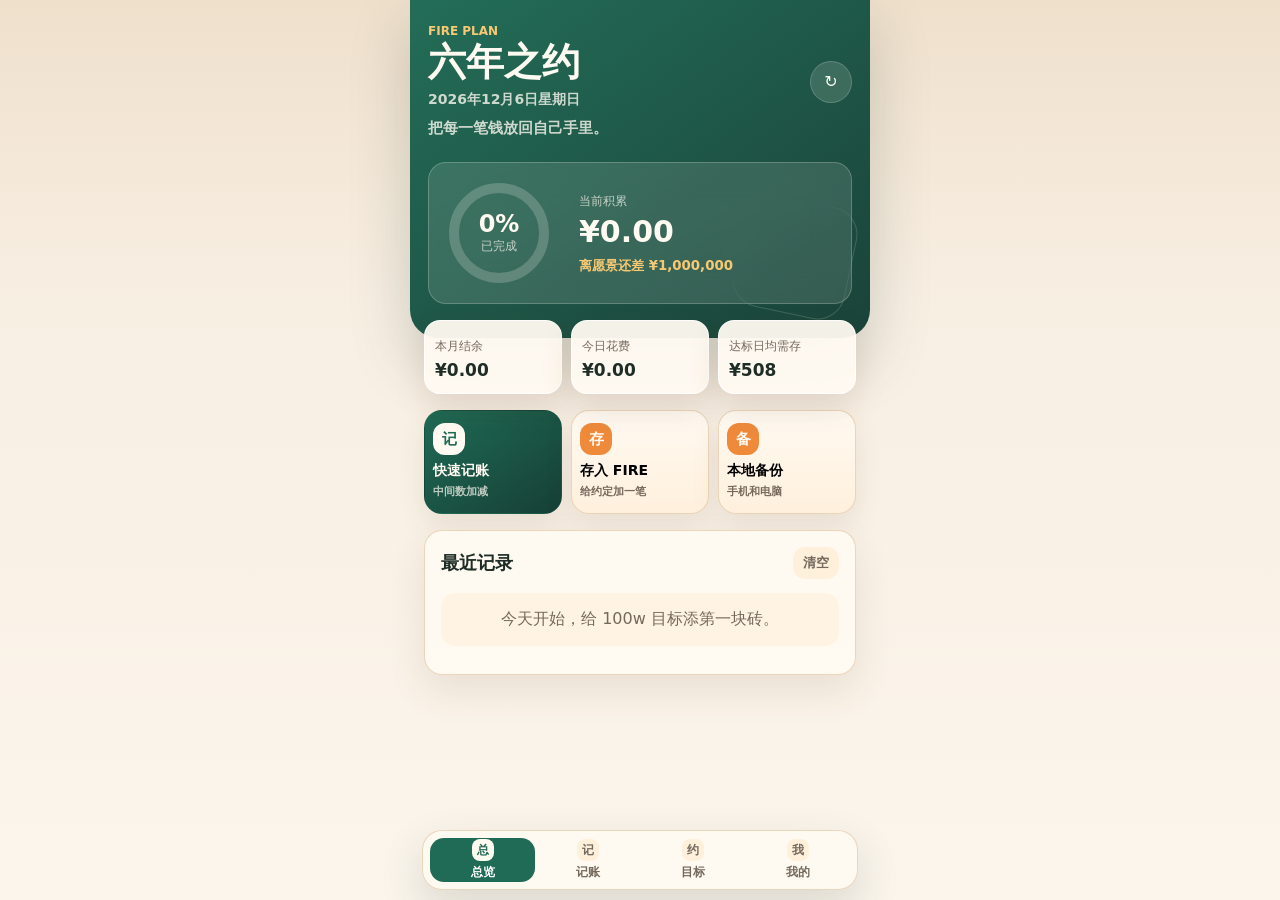
==== commit b4c8fd0d: "Complete Phase 1-3: data safety, SW sync, app modularization - Add CLAUDE.md for agent collaboration" ====
--- a/android_apk/app/src/main/assets/www/index.html
+++ b/android_apk/app/src/main/assets/www/index.html
@@ -10,7 +10,7 @@
     <link rel="icon" href="data:image/svg+xml,%3Csvg xmlns='http://www.w3.org/2000/svg' viewBox='0 0 64 64'%3E%3Crect width='64' height='64' rx='14' fill='%23fff1de'/%3E%3Cpath d='M32 10c8 8 14 17 14 27a14 14 0 1 1-28 0c0-10 6-19 14-27Z' fill='%23f38b46'/%3E%3Cpath d='M32 22c5 5 8 10 8 16a8 8 0 1 1-16 0c0-6 3-11 8-16Z' fill='%23337b64'/%3E%3C/svg%3E" />
     <link rel="manifest" href="manifest.webmanifest" />
     <link rel="apple-touch-icon" href="icon.svg" />
-    <link rel="stylesheet" href="styles.css?v=14" />
+    <link rel="stylesheet" href="styles.css?v=16" />
   </head>
   <body>
     <main class="app-shell">
@@ -57,7 +57,7 @@
             <strong id="todayExpense">¥0</strong>
           </article>
           <article>
-            <span>日均可花</span>
+            <span>达标日均需存</span>
             <strong id="dailyBudget">¥0</strong>
           </article>
         </section>
@@ -279,7 +279,7 @@
           </label>
           <div class="action-list">
             <button id="backupNow">备份到电脑</button>
-            <button id="restoreNow">从电脑恢复</button>
+            <button id="restoreNow">从电脑恢复并覆盖本地</button>
             <button id="profileAddSaving">快速存入 FIRE</button>
             <button id="profileResetDemo">恢复示例数据</button>
           </div>
@@ -294,6 +294,6 @@
       <button data-view-target="profile"><span>我</span>我的</button>
     </nav>
 
-    <script src="app.js?v=14"></script>
+    <script src="app.js?v=16"></script>
   </body>
 </html>
--- a/android_apk/app/src/main/assets/www/styles.css
+++ b/android_apk/app/src/main/assets/www/styles.css
@@ -336,6 +336,7 @@
   right: auto;
   bottom: 10px;
   left: 50%;
+  z-index: 100;
   display: grid;
   grid-template-columns: repeat(4, 1fr);
   width: min(calc(100% - 24px), 436px);
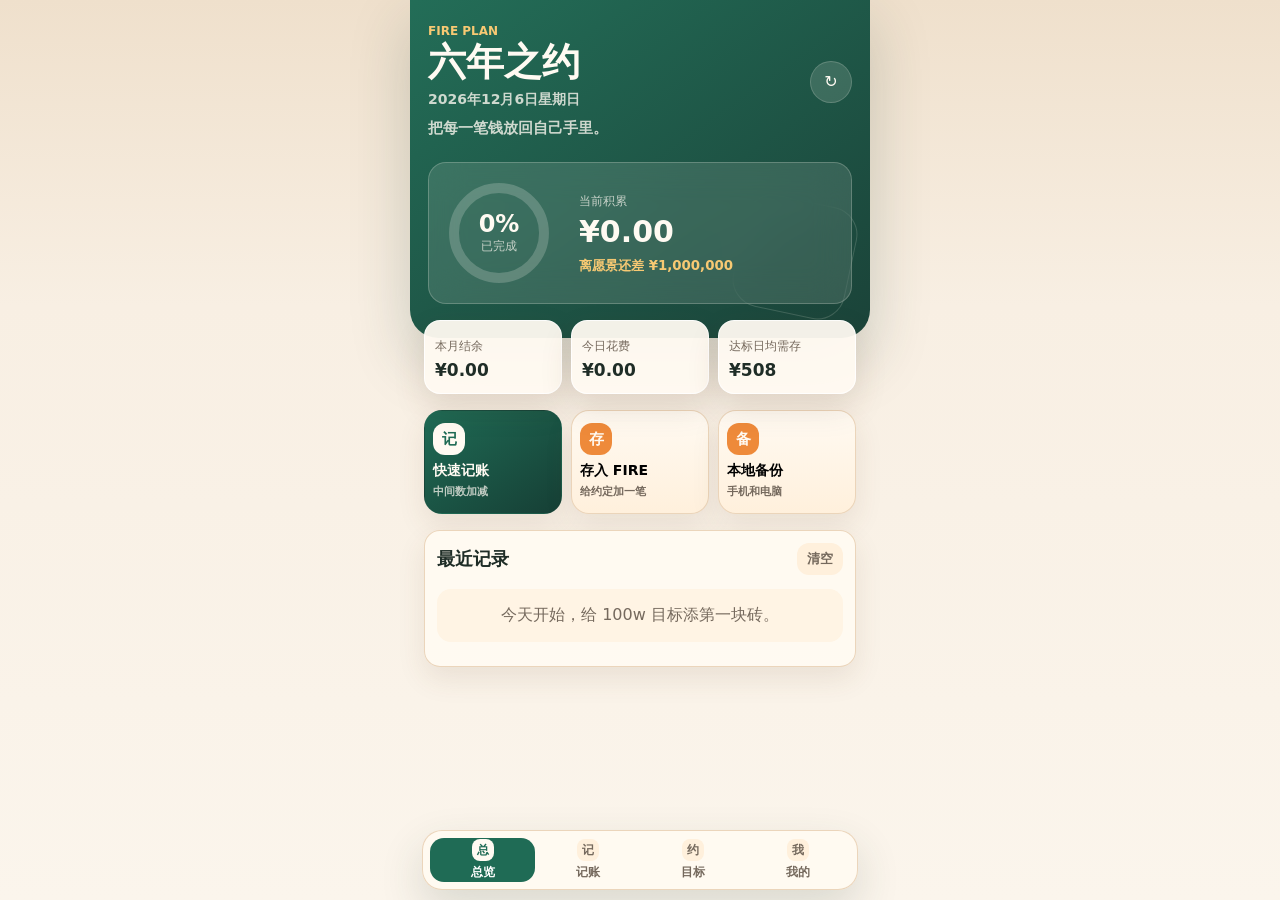
==== commit b91210ad: "Compact entry form, fix stepper layout, bump SW v17" ====
--- a/android_apk/app/src/main/assets/www/index.html
+++ b/android_apk/app/src/main/assets/www/index.html
@@ -10,7 +10,7 @@
     <link rel="icon" href="data:image/svg+xml,%3Csvg xmlns='http://www.w3.org/2000/svg' viewBox='0 0 64 64'%3E%3Crect width='64' height='64' rx='14' fill='%23fff1de'/%3E%3Cpath d='M32 10c8 8 14 17 14 27a14 14 0 1 1-28 0c0-10 6-19 14-27Z' fill='%23f38b46'/%3E%3Cpath d='M32 22c5 5 8 10 8 16a8 8 0 1 1-16 0c0-6 3-11 8-16Z' fill='%23337b64'/%3E%3C/svg%3E" />
     <link rel="manifest" href="manifest.webmanifest" />
     <link rel="apple-touch-icon" href="icon.svg" />
-    <link rel="stylesheet" href="styles.css?v=16" />
+    <link rel="stylesheet" href="styles.css?v=17" />
   </head>
   <body>
     <main class="app-shell">
@@ -94,7 +94,7 @@
         <header class="view-header">
           <p class="eyebrow">QUICK ENTRY</p>
           <h1>三秒记一笔</h1>
-          <p class="view-subtitle">先选大概金额，再用加减微调。</p>
+          <p class="view-subtitle">选金额，写备注，再分类。</p>
         </header>
 
         <section class="entry-panel" aria-label="快速记账">
@@ -118,21 +118,31 @@
               <span>中间数</span>
               <div class="quick-amounts" aria-label="常用金额">
                 <button data-amount="10">¥10</button>
-                <button data-amount="20">¥20</button>
                 <button data-amount="30">¥30</button>
                 <button data-amount="50">¥50</button>
                 <button data-amount="100">¥100</button>
-                <button data-amount="200">¥200</button>
+                <button data-amount="300">¥300</button>
+                <button data-amount="500">¥500</button>
+                <button data-amount="1000">¥1k</button>
+                <button data-amount="3000">¥3k</button>
+                <button data-amount="5000">¥5k</button>
               </div>
             </div>
             <div class="amount-stepper" aria-label="金额微调">
+              <button data-delta="-100">-100</button>
               <button data-delta="-10">-10</button>
               <button data-delta="-1">-1</button>
               <span>微调</span>
               <button data-delta="1">+1</button>
               <button data-delta="10">+10</button>
-            </div>
-          </div>
+              <button data-delta="100">+100</button>
+            </div>
+          </div>
+
+          <label class="note-field">
+            <span>备注</span>
+            <input id="noteInput" placeholder="可选，比如 午饭 / 地铁 / 工资" autocomplete="off" />
+          </label>
 
           <div class="category-block">
             <span class="field-caption">一级分类</span>
@@ -148,11 +158,6 @@
               <input id="customCategoryInput" placeholder="比如 夜宵 / 宠物 / 数码配件" autocomplete="off" />
             </label>
           </div>
-
-          <label class="note-field">
-            <span>备注</span>
-            <input id="noteInput" placeholder="可选，比如 午饭 / 地铁 / 工资" autocomplete="off" />
-          </label>
 
           <button class="primary-action" id="saveEntry">记一笔</button>
         </section>
@@ -294,6 +299,6 @@
       <button data-view-target="profile"><span>我</span>我的</button>
     </nav>
 
-    <script src="app.js?v=16"></script>
+    <script src="app.js?v=17"></script>
   </body>
 </html>
--- a/android_apk/app/src/main/assets/www/styles.css
+++ b/android_apk/app/src/main/assets/www/styles.css
@@ -87,8 +87,8 @@
 .today-date { margin: 8px 0 0; color: var(--muted); font-size: 14px; font-weight: 700; }
 .hero .today-date, .hero-note { color: rgba(255, 250, 242, 0.78); }
 .hero-note { margin: 8px 0 0; font-size: 15px; font-weight: 700; line-height: 1.5; }
-.view-header { padding: 24px 4px 18px; }
-.view-subtitle { margin: 8px 0 0; color: var(--muted); font-size: 14px; line-height: 1.5; }
+.view-header { padding: 14px 4px 10px; }
+.view-subtitle { margin: 4px 0 0; color: var(--muted); font-size: 13px; line-height: 1.35; }
 
 .icon-button {
   display: grid;
@@ -205,11 +205,11 @@
 
 .entry-panel, .recent-section, .goal-panel, .profile-grid, .analysis-panel {
   position: relative;
-  padding: 16px;
+  padding: 12px;
   border: 1px solid rgba(234, 211, 184, 0.95);
-  border-radius: 18px;
+  border-radius: 16px;
   background: rgba(255, 250, 242, 0.96);
-  box-shadow: 0 16px 38px rgba(98, 64, 36, 0.11);
+  box-shadow: 0 12px 28px rgba(98, 64, 36, 0.1);
 }
 .entry-panel {
   overflow: hidden;
@@ -219,7 +219,7 @@
   content: "";
   position: absolute;
   inset: 0 0 auto;
-  height: 88px;
+  height: 60px;
   background: linear-gradient(90deg, rgba(31, 107, 85, 0.1), rgba(238, 138, 58, 0.14));
   pointer-events: none;
 }
@@ -231,54 +231,55 @@
 .segmented {
   display: grid;
   grid-template-columns: repeat(3, 1fr);
-  gap: 6px;
-  padding: 5px;
-  border-radius: 14px;
+  gap: 4px;
+  padding: 4px;
+  border-radius: 12px;
   background: #f4e4cd;
 }
 .segmented button, .quick-amounts button, .category-grid button, .subcategory-grid button, .amount-stepper button {
-  min-height: 44px;
-  border-radius: 12px;
+  min-height: 40px;
+  border-radius: 10px;
   color: var(--ink);
   background: transparent;
   font-weight: 850;
 }
 .segmented button.active { color: #fff; background: var(--leaf); box-shadow: 0 10px 24px rgba(31, 107, 85, 0.24); }
 .amount-field { display: none; }
-.note-field, .sync-field { display: grid; gap: 7px; margin-top: 14px; }
+.note-field, .sync-field { display: grid; gap: 5px; margin-top: 10px; }
 .note-field input, .sync-field input {
-  width: 100%; min-height: 56px; padding: 0 14px; border: 1px solid var(--line); border-radius: 14px; outline: none; color: var(--ink); background: #fffdf9;
+  width: 100%; min-height: 46px; padding: 0 12px; border: 1px solid var(--line); border-radius: 12px; outline: none; color: var(--ink); background: #fffdf9;
 }
 .note-field input:focus, .sync-field input:focus { border-color: var(--sun); box-shadow: 0 0 0 4px rgba(238, 138, 58, 0.16); }
 
-.amount-picker { display: grid; gap: 14px; margin-top: 16px; }
+.amount-picker { display: grid; gap: 9px; margin-top: 10px; }
 .amount-preview-card {
   display: grid;
-  gap: 8px;
-  padding: 18px;
-  border-radius: 20px;
+  gap: 5px;
+  padding: 12px;
+  border-radius: 16px;
   color: #fffaf2;
   background: linear-gradient(135deg, rgba(238, 138, 58, 0.94), rgba(217, 103, 112, 0.92));
-  box-shadow: 0 18px 40px rgba(201, 96, 60, 0.28);
-}
-.amount-preview-card span { color: rgba(255, 250, 242, 0.82); font-size: 13px; font-weight: 900; }
-.amount-preview-card strong { color: #fffaf2; font-size: 42px; line-height: 1; overflow-wrap: anywhere; }
-.quick-amounts { display: grid; grid-template-columns: repeat(3, 1fr); gap: 8px; margin-top: 8px; }
+  box-shadow: 0 12px 26px rgba(201, 96, 60, 0.22);
+}
+.amount-preview-card span { color: rgba(255, 250, 242, 0.82); font-size: 12px; font-weight: 900; }
+.amount-preview-card strong { color: #fffaf2; font-size: 34px; line-height: 1; overflow-wrap: anywhere; }
+.quick-amounts { display: grid; grid-template-columns: repeat(3, 1fr); gap: 6px; margin-top: 5px; }
 .quick-amounts button { color: var(--sun-deep); background: #fff0dc; border: 1px solid rgba(238, 138, 58, 0.16); }
-.amount-stepper { display: grid; grid-template-columns: 1fr 1fr 54px 1fr 1fr; gap: 7px; align-items: center; }
-.amount-stepper button { color: var(--leaf); background: #e7f0e1; }
-.amount-stepper span { display: grid; min-height: 46px; place-items: center; color: var(--muted); border: 1px solid var(--line); border-radius: 12px; background: #fffdf9; font-size: 12px; font-weight: 900; }
-
-.category-block { display: grid; gap: 8px; margin-top: 16px; }
-.category-grid { display: grid; grid-template-columns: repeat(4, 1fr); gap: 8px; }
-.subcategory-grid { display: flex; gap: 8px; overflow-x: auto; padding-bottom: 2px; scrollbar-width: none; }
+
+.amount-stepper { display: grid; grid-template-columns: repeat(7, minmax(0, 1fr)); gap: 4px; align-items: center; }
+.amount-stepper button { min-height: 40px; padding: 0 2px; color: var(--leaf); background: #e7f0e1; font-size: 12px; border-radius: 10px; font-weight: 850; }
+.amount-stepper span { display: grid; min-height: 40px; place-items: center; color: var(--muted); border: 1px solid var(--line); border-radius: 10px; background: #fffdf9; font-size: 11px; font-weight: 900; }
+
+.category-block { display: grid; gap: 5px; margin-top: 10px; }
+.category-grid { display: grid; grid-template-columns: repeat(4, 1fr); gap: 6px; }
+.subcategory-grid { display: flex; gap: 6px; overflow-x: auto; padding-bottom: 0; scrollbar-width: none; }
 .subcategory-grid::-webkit-scrollbar { display: none; }
-.category-grid button { display: grid; min-height: 76px; place-items: center; padding: 8px 4px; border: 1px solid transparent; background: #fff4e4; }
-.subcategory-grid button { flex: 0 0 auto; min-width: 82px; padding: 0 14px; border: 1px solid transparent; background: #fff4e4; }
+.category-grid button { display: grid; min-height: 58px; place-items: center; padding: 6px 3px; border: 1px solid transparent; background: #fff4e4; }
+.subcategory-grid button { flex: 0 0 auto; min-width: 72px; min-height: 40px; padding: 0 10px; border: 1px solid transparent; background: #fff4e4; }
 .category-grid button.active, .subcategory-grid button.active { border-color: rgba(31, 107, 85, 0.24); color: var(--leaf); background: #e7f0e1; box-shadow: inset 0 0 0 1px rgba(31, 107, 85, 0.08); }
-.category-grid i { display: grid; width: 34px; height: 34px; place-items: center; border-radius: 12px; color: #fff; background: var(--leaf); font-style: normal; font-size: 15px; font-weight: 900; }
+.category-grid i { display: grid; width: 28px; height: 28px; place-items: center; border-radius: 10px; color: #fff; background: var(--leaf); font-style: normal; font-size: 13px; font-weight: 900; }
 .category-grid span { font-size: 12px; font-weight: 800; }
-.primary-action { width: 100%; min-height: 58px; margin-top: 16px; border-radius: 16px; color: #fff; background: linear-gradient(135deg, var(--leaf), var(--leaf-dark)); font-size: 17px; font-weight: 900; box-shadow: 0 16px 30px rgba(31, 107, 85, 0.25); }
+.primary-action { width: 100%; min-height: 48px; margin-top: 10px; border-radius: 14px; color: #fff; background: linear-gradient(135deg, var(--leaf), var(--leaf-dark)); font-size: 16px; font-weight: 900; box-shadow: 0 12px 24px rgba(31, 107, 85, 0.22); }
 
 .analysis-panel { display: grid; gap: 12px; margin-top: 14px; background: #fffaf2; }
 .analysis-grid { display: grid; grid-template-columns: repeat(2, 1fr); gap: 9px; }
